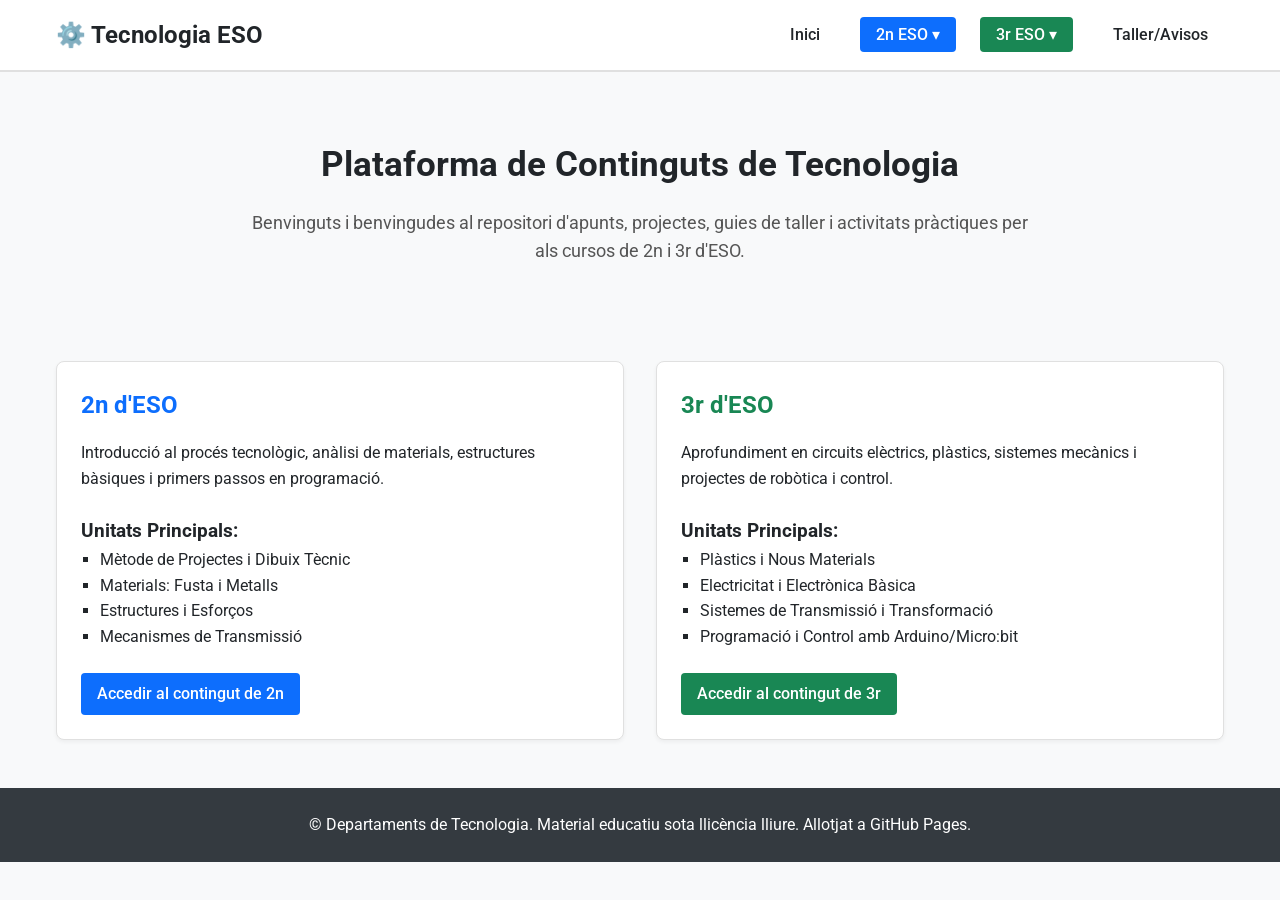
==== index.html @ 54a3e263 "Index.html per començar la web This is the initial commit of the index.html file, which includes the" ====
<!DOCTYPE html>
<html lang="ca">
<head>
    <meta charset="UTF-8">
    <meta name="viewport" content="width=device-width, initial-scale=1.0">
    <title>Tecnologia ESO | Recursos i Projectes</title>
    <!-- Fonts de lectura fàcil -->
    <link rel="preconnect" href="https://fonts.googleapis.com">
    <link rel="preconnect" href="https://fonts.gstatic.com" crossorigin>
    <link href="https://fonts.googleapis.com/css2?family=Roboto:wght@400;500;700&display=swap" rel="stylesheet">
    
    <style>
        /* CSS Integrat per a un prototip d'un sol fitxer i visualització ràpida */
        :root {
            --primary-color: #0d6efd;
            --secondary-color: #198754;
            --bg-light: #f8f9fa;
            --text-dark: #212529;
            --card-border: #e0e0e0;
        }

        * {
            box-sizing: border-box;
            margin: 0;
            padding: 0;
        }

        body {
            font-family: 'Roboto', sans-serif;
            line-height: 1.6;
            color: var(--text-dark);
            background-color: var(--bg-light);
        }

        header {
            background-color: #ffffff;
            border-bottom: 2px solid var(--card-border);
            position: sticky;
            top: 0;
            z-index: 1000;
        }

        .header-container {
            max-width: 1200px;
            margin: 0 auto;
            display: flex;
            justify-content: space-between;
            align-items: center;
            padding: 1rem;
        }

        .logo a {
            font-size: 1.5rem;
            font-weight: 700;
            color: var(--text-dark);
            text-decoration: none;
        }

        /* Estils del Menú de Navegació */
        nav ul {
            list-style: none;
            display: flex;
            gap: 1.5rem;
        }

        nav a {
            text-decoration: none;
            color: var(--text-dark);
            font-weight: 500;
            padding: 0.5rem 1rem;
            border-radius: 4px;
            transition: background-color 0.2s;
        }

        nav a:hover {
            background-color: #e9ecef;
        }

        /* Submenús per Unitats Didàctiques */
        .dropdown {
            position: relative;
        }

        .dropdown-menu {
            display: none;
            position: absolute;
            top: 100%;
            left: 0;
            background-color: #ffffff;
            box-shadow: 0 4px 6px rgba(0,0,0,0.1);
            border: 1px solid var(--card-border);
            border-radius: 4px;
            min-width: 220px;
            flex-direction: column;
            gap: 0;
        }

        .dropdown:hover .dropdown-menu {
            display: flex;
        }

        .dropdown-menu a {
            padding: 0.75rem 1rem;
            border-bottom: 1px solid #f0f0f0;
            display: block;
        }

        .dropdown-menu a:last-child {
            border-bottom: none;
        }

        /* Botons d'Accés Ràpid */
        .btn-eso-2 {
            background-color: var(--primary-color);
            color: white !important;
        }

        .btn-eso-3 {
            background-color: var(--secondary-color);
            color: white !important;
        }

        /* Secció Hero / Principal */
        .hero {
            max-width: 1200px;
            margin: 2rem auto;
            padding: 2rem 1rem;
            text-align: center;
        }

        .hero h1 {
            font-size: 2.2rem;
            margin-bottom: 1rem;
        }

        .hero p {
            font-size: 1.1rem;
            color: #555;
            max-width: 800px;
            margin: 0 auto 2rem auto;
        }

        /* Targetes de Cursos */
        .courses-grid {
            max-width: 1200px;
            margin: 0 auto 3rem auto;
            display: grid;
            grid-template-columns: repeat(auto-fit, minmax(300px, 1fr));
            gap: 2rem;
            padding: 0 1rem;
        }

        .card {
            background-color: white;
            border-radius: 8px;
            border: 1px solid var(--card-border);
            padding: 1.5rem;
            box-shadow: 0 2px 4px rgba(0,0,0,0.05);
            transition: transform 0.2s;
        }

        .card:hover {
            transform: translateY(-4px);
        }

        .card h2 {
            margin-bottom: 1rem;
        }

        .card-2eso h2 { color: var(--primary-color); }
        .card-3eso h2 { color: var(--secondary-color); }

        .card ul {
            list-style-type: square;
            margin-left: 1.2rem;
            margin-bottom: 1.5rem;
        }

        .card a.card-link {
            display: inline-block;
            text-decoration: none;
            padding: 0.5rem 1rem;
            border-radius: 4px;
            color: white;
            font-weight: 500;
        }

        footer {
            background-color: #343a40;
            color: white;
            text-align: center;
            padding: 1.5rem;
            margin-top: 3rem;
        }

        /* Adaptabilitat per a pantalles petites */
        @media (max-width: 768px) {
            .header-container {
                flex-direction: column;
                gap: 1rem;
            }
            nav ul {
                flex-direction: column;
                align-items: center;
                gap: 0.5rem;
            }
            .dropdown-menu {
                position: static;
                box-shadow: none;
            }
        }
    </style>
</head>
<body>

    <header>
        <div class="header-container">
            <div class="logo">
                <a href="index.html">⚙️ Tecnologia ESO</a>
            </div>
            <nav>
                <ul>
                    <li><a href="index.html">Inici</a></li>
                    
                    <!-- MENÚ 2n D'ESO -->
                    <li class="dropdown">
                        <a href="2eso/index.html" class="btn-eso-2">2n ESO ▾</a>
                        <div class="dropdown-menu">
                            <a href="2eso/ud1-mètode-projectes.html">UD 1: Mètode de Projectes</a>
                            <a href="2eso/ud2-materials.html">UD 2: Materials d'Ús Tècnic</a>
                            <a href="2eso/ud3-estructures.html">UD 3: Estructures</a>
                            <a href="2eso/ud4-mecanismes.html">UD 4: Mecanismes</a>
                            <a href="2eso/ud5-programacio.html">UD 5: Programació i Robòtica</a>
                        </div>
                    </li>

                    <!-- MENÚ 3r D'ESO -->
                    <li class="dropdown">
                        <a href="3eso/index.html" class="btn-eso-3">3r ESO ▾</a>
                        <div class="dropdown-menu">
                            <a href="3eso/ud1-plastics.html">UD 1: Plàstics i Materials de Construcció</a>
                            <a href="3eso/ud2-electricitat.html">UD 2: Circuit Elèctric i Magnètic</a>
                            <a href="3eso/ud3-sistemes-mecanics.html">UD 3: Sistemes Mecànics Complexos</a>
                            <a href="3eso/ud4-tecnologies-informacio.html">UD 4: TIC i Seguretat Digital</a>
                            <a href="3eso/ud5-control-robotica.html">UD 5: Control i Robòtica</a>
                        </div>
                    </li>

                    <li><a href="#tallers">Taller/Avisos</a></li>
                </ul>
            </nav>
        </div>
    </header>

    <main>
        <section class="hero">
            <h1>Plataforma de Continguts de Tecnologia</h1>
            <p>Benvinguts i benvingudes al repositori d'apunts, projectes, guies de taller i activitats pràctiques per als cursos de 2n i 3r d'ESO.</p>
        </section>

        <section class="courses-grid">
            <!-- Targeta 2n ESO -->
            <article class="card card-2eso">
                <h2>2n d'ESO</h2>
                <p>Introducció al procés tecnològic, anàlisi de materials, estructures bàsiques i primers passos en programació.</p>
                <br>
                <h3>Unitats Principals:</h3>
                <ul>
                    <li>Mètode de Projectes i Dibuix Tècnic</li>
                    <li>Materials: Fusta i Metalls</li>
                    <li>Estructures i Esforços</li>
                    <li>Mecanismes de Transmissió</li>
                </ul>
                <a href="2eso/index.html" class="card-link btn-eso-2">Accedir al contingut de 2n</a>
            </article>

            <!-- Targeta 3r ESO -->
            <article class="card card-3eso">
                <h2>3r d'ESO</h2>
                <p>Aprofundiment en circuits elèctrics, plàstics, sistemes mecànics i projectes de robòtica i control.</p>
                <br>
                <h3>Unitats Principals:</h3>
                <ul>
                    <li>Plàstics i Nous Materials</li>
                    <li>Electricitat i Electrònica Bàsica</li>
                    <li>Sistemes de Transmissió i Transformació</li>
                    <li>Programació i Control amb Arduino/Micro:bit</li>
                </ul>
                <a href="3eso/index.html" class="card-link btn-eso-3">Accedir al contingut de 3r</a>
            </article>
        </section>
    </main>

    <footer>
        <p>&copy; Departaments de Tecnologia. Material educatiu sota llicència lliure. Allotjat a GitHub Pages.</p>
    </footer>

</body>
</html>
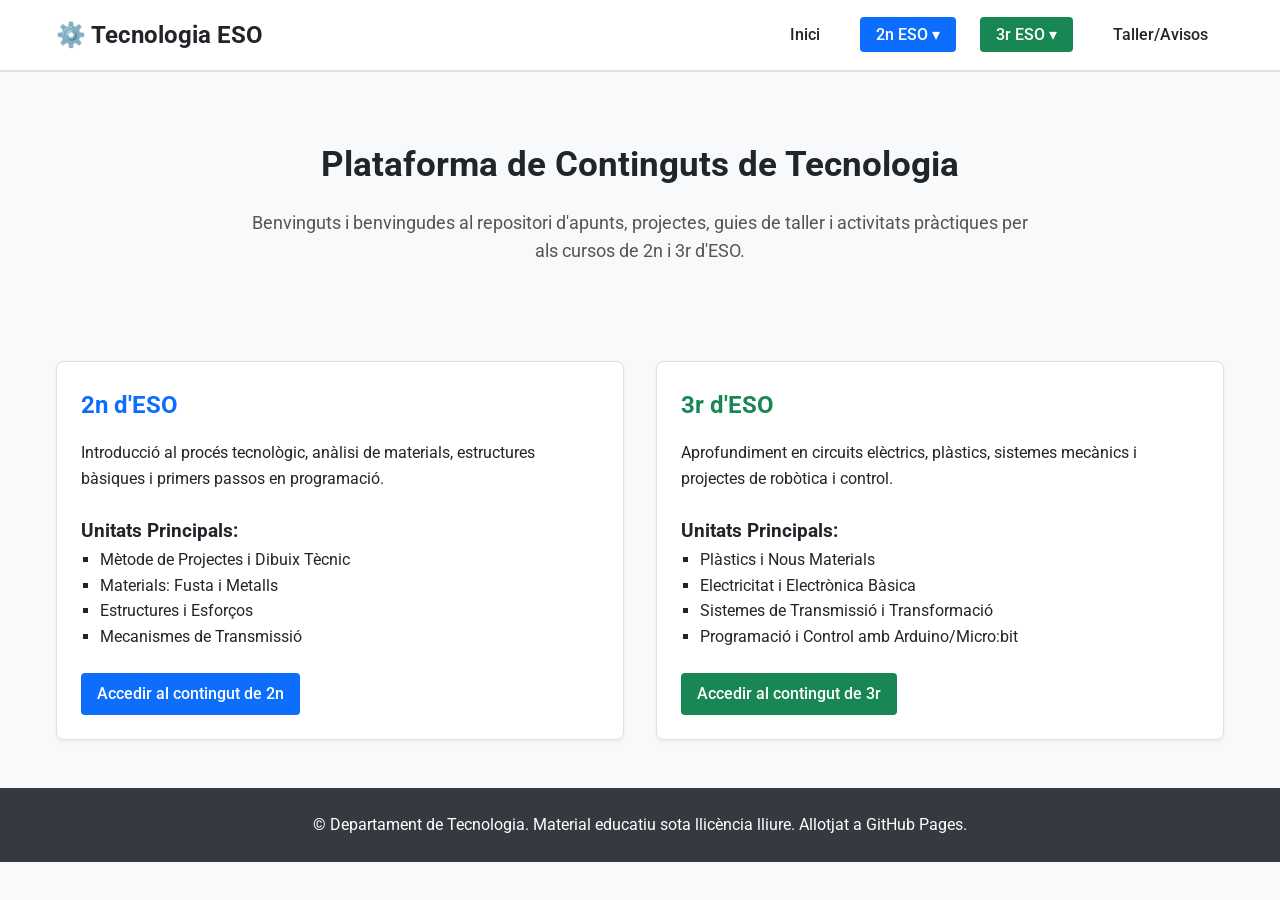
==== commit 14193f70: "index general eso" ====
--- a/index.html
+++ b/index.html
@@ -90,7 +90,7 @@
             box-shadow: 0 4px 6px rgba(0,0,0,0.1);
             border: 1px solid var(--card-border);
             border-radius: 4px;
-            min-width: 220px;
+            min-width: 250px;
             flex-direction: column;
             gap: 0;
         }
@@ -107,6 +107,16 @@
 
         .dropdown-menu a:last-child {
             border-bottom: none;
+        }
+
+        .dropdown-menu a.index-link {
+            background-color: #e8f5e9;
+            font-weight: 700;
+            color: var(--secondary-color);
+        }
+
+        .dropdown-menu a.index-link:hover {
+            background-color: #d4edda;
         }
 
         /* Botons d'Accés Ràpid */
@@ -234,10 +244,11 @@
                         </div>
                     </li>
 
-                    <!-- MENÚ 3r D'ESO -->
+                    <!-- MENÚ 3r D'ESO (MODIFICAT) -->
                     <li class="dropdown">
                         <a href="3eso/index.html" class="btn-eso-3">3r ESO ▾</a>
                         <div class="dropdown-menu">
+                            <a href="3eso/index.html" class="index-link">📋 Índex General de 3r d'ESO</a>
                             <a href="3eso/ud1-plastics.html">UD 1: Plàstics i Materials de Construcció</a>
                             <a href="3eso/ud2-electricitat.html">UD 2: Circuit Elèctric i Magnètic</a>
                             <a href="3eso/ud3-sistemes-mecanics.html">UD 3: Sistemes Mecànics Complexos</a>
@@ -292,8 +303,8 @@
     </main>
 
     <footer>
-        <p>&copy; Departaments de Tecnologia. Material educatiu sota llicència lliure. Allotjat a GitHub Pages.</p>
+        <p>&copy; Departament de Tecnologia. Material educatiu sota llicència lliure. Allotjat a GitHub Pages.</p>
     </footer>
 
 </body>
-</html>
+</html>
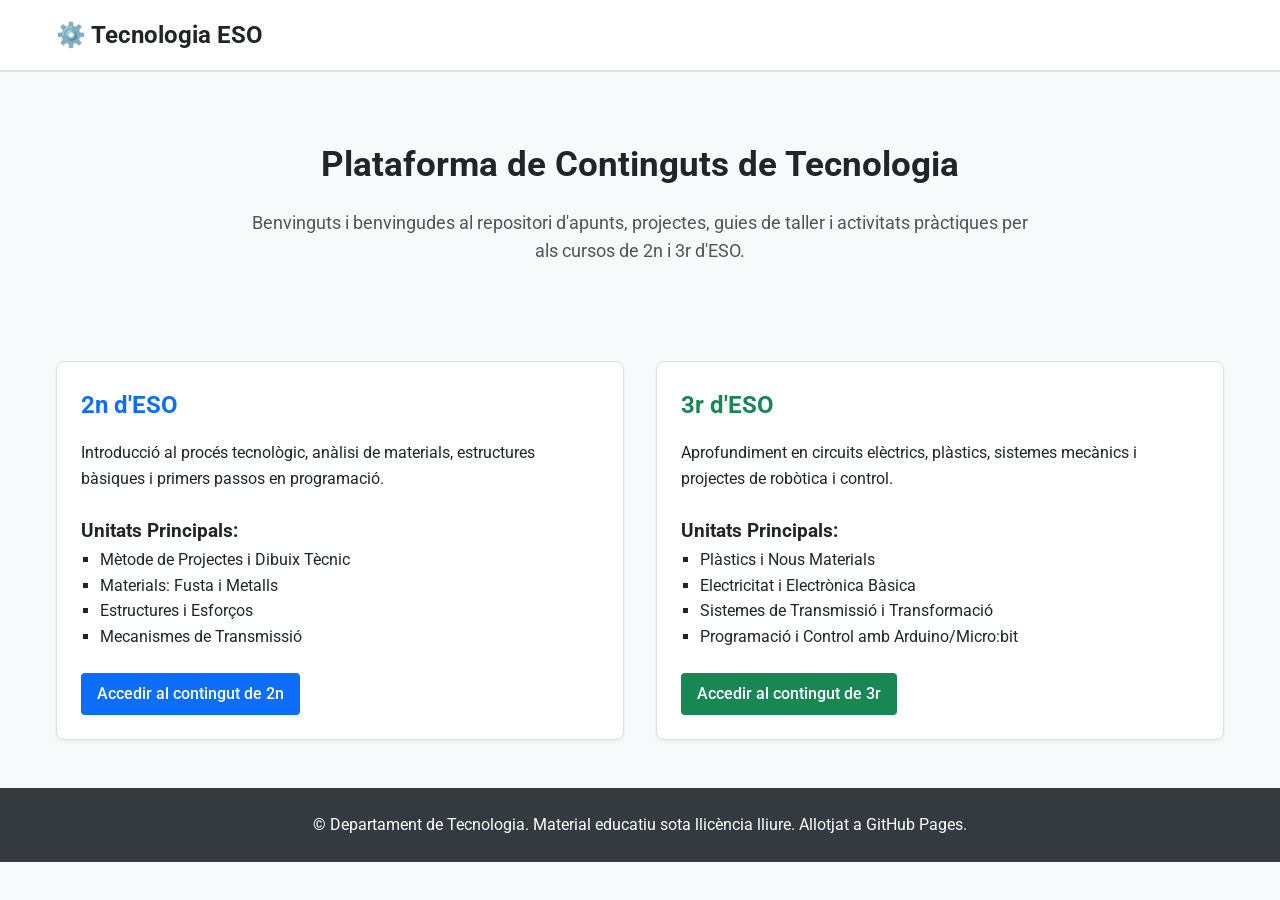
==== commit 36aaabe7: "index sense header" ====
--- a/index.html
+++ b/index.html
@@ -228,38 +228,7 @@
             <div class="logo">
                 <a href="index.html">⚙️ Tecnologia ESO</a>
             </div>
-            <nav>
-                <ul>
-                    <li><a href="index.html">Inici</a></li>
-                    
-                    <!-- MENÚ 2n D'ESO -->
-                    <li class="dropdown">
-                        <a href="2eso/index.html" class="btn-eso-2">2n ESO ▾</a>
-                        <div class="dropdown-menu">
-                            <a href="2eso/ud1-mètode-projectes.html">UD 1: Mètode de Projectes</a>
-                            <a href="2eso/ud2-materials.html">UD 2: Materials d'Ús Tècnic</a>
-                            <a href="2eso/ud3-estructures.html">UD 3: Estructures</a>
-                            <a href="2eso/ud4-mecanismes.html">UD 4: Mecanismes</a>
-                            <a href="2eso/ud5-programacio.html">UD 5: Programació i Robòtica</a>
-                        </div>
-                    </li>
-
-                    <!-- MENÚ 3r D'ESO (MODIFICAT) -->
-                    <li class="dropdown">
-                        <a href="3eso/index.html" class="btn-eso-3">3r ESO ▾</a>
-                        <div class="dropdown-menu">
-                            <a href="3eso/index.html" class="index-link">📋 Índex General de 3r d'ESO</a>
-                            <a href="3eso/ud1-plastics.html">UD 1: Plàstics i Materials de Construcció</a>
-                            <a href="3eso/ud2-electricitat.html">UD 2: Circuit Elèctric i Magnètic</a>
-                            <a href="3eso/ud3-sistemes-mecanics.html">UD 3: Sistemes Mecànics Complexos</a>
-                            <a href="3eso/ud4-tecnologies-informacio.html">UD 4: TIC i Seguretat Digital</a>
-                            <a href="3eso/ud5-control-robotica.html">UD 5: Control i Robòtica</a>
-                        </div>
-                    </li>
-
-                    <li><a href="#tallers">Taller/Avisos</a></li>
-                </ul>
-            </nav>
+            
         </div>
     </header>
 
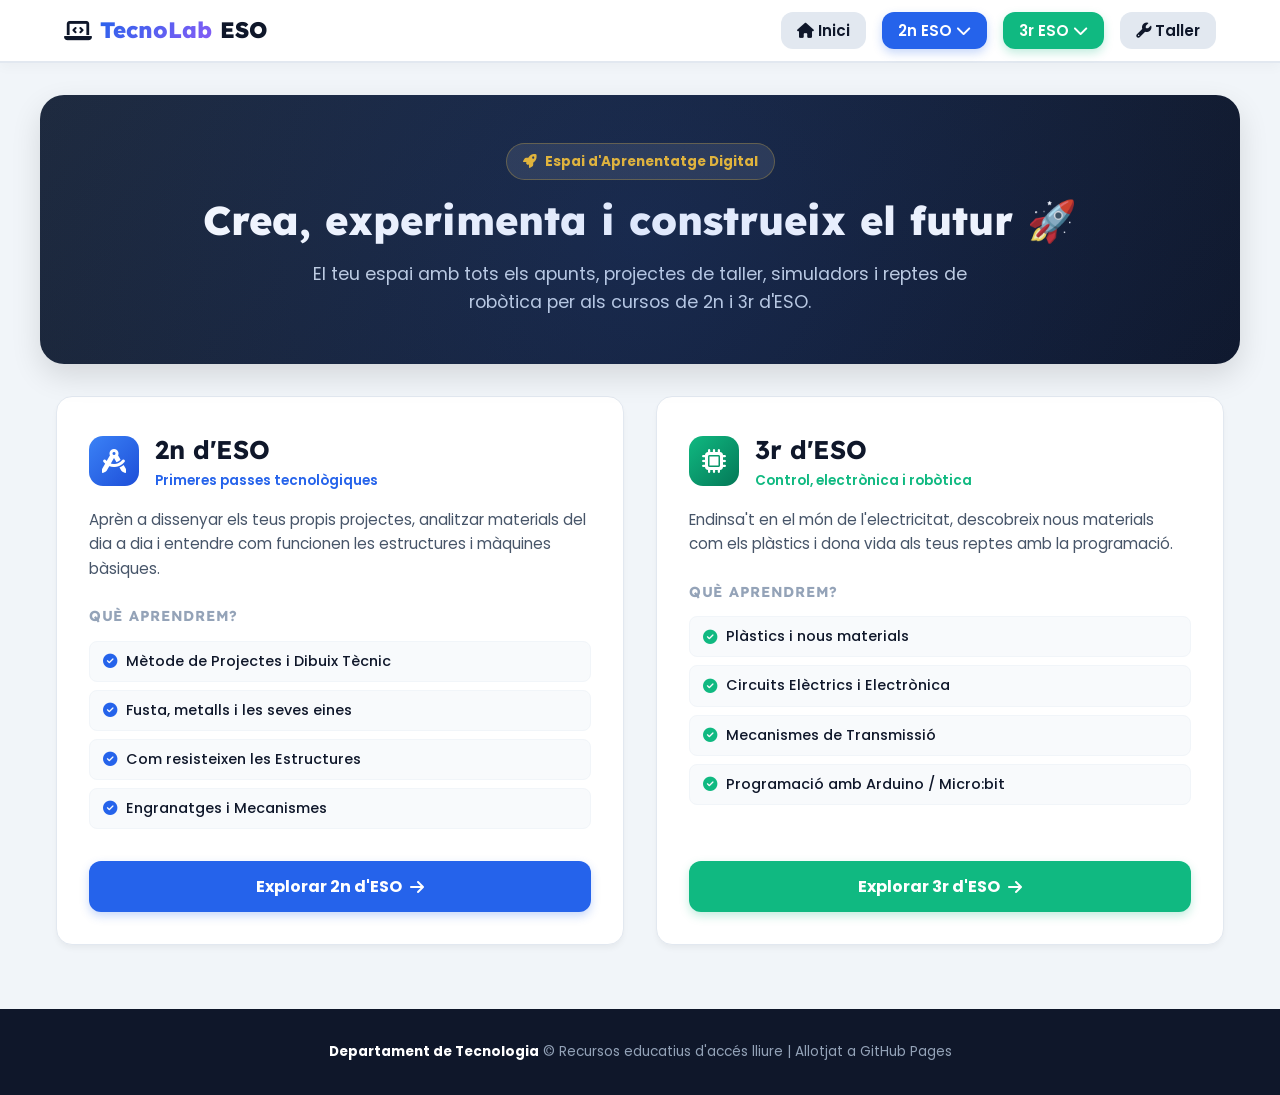
==== commit 05067bf0: "index més divertit" ====
--- a/index.html
+++ b/index.html
@@ -3,20 +3,26 @@
 <head>
     <meta charset="UTF-8">
     <meta name="viewport" content="width=device-width, initial-scale=1.0">
-    <title>Tecnologia ESO | Recursos i Projectes</title>
-    <!-- Fonts de lectura fàcil -->
+    <title>TecnoLab ESO | Descobreix, Crea i Programa</title>
+    <!-- Fonts modernes i accessibles -->
     <link rel="preconnect" href="https://fonts.googleapis.com">
     <link rel="preconnect" href="https://fonts.gstatic.com" crossorigin>
-    <link href="https://fonts.googleapis.com/css2?family=Roboto:wght@400;500;700&display=swap" rel="stylesheet">
+    <link href="https://fonts.googleapis.com/css2?family=Lexend:wght@400;600;800&family=Poppins:wght@400;600;700&display=swap" rel="stylesheet">
+    <!-- FontAwesome per a icones molones -->
+    <link rel="stylesheet" href="https://cdnjs.cloudflare.com/ajax/libs/font-awesome/6.4.0/css/all.min.css">
     
     <style>
-        /* CSS Integrat per a un prototip d'un sol fitxer i visualització ràpida */
         :root {
-            --primary-color: #0d6efd;
-            --secondary-color: #198754;
-            --bg-light: #f8f9fa;
-            --text-dark: #212529;
-            --card-border: #e0e0e0;
+            --primary: #2563eb;
+            --primary-hover: #1d4ed8;
+            --secondary: #10b981;
+            --secondary-hover: #059669;
+            --accent-yellow: #f59e0b;
+            --bg-main: #f1f5f9;
+            --card-bg: #ffffff;
+            --text-main: #0f172a;
+            --text-muted: #475569;
+            --radius: 16px;
         }
 
         * {
@@ -26,18 +32,25 @@
         }
 
         body {
-            font-family: 'Roboto', sans-serif;
+            font-family: 'Poppins', sans-serif;
             line-height: 1.6;
-            color: var(--text-dark);
-            background-color: var(--bg-light);
-        }
-
+            color: var(--text-main);
+            background-color: var(--bg-main);
+        }
+
+        h1, h2, h3, .logo {
+            font-family: 'Lexend', sans-serif;
+        }
+
+        /* Capçalera i Navegació */
         header {
-            background-color: #ffffff;
-            border-bottom: 2px solid var(--card-border);
+            background-color: rgba(255, 255, 255, 0.95);
+            backdrop-filter: blur(8px);
+            border-bottom: 2px solid #e2e8f0;
             position: sticky;
             top: 0;
             z-index: 1000;
+            box-shadow: 0 4px 12px rgba(0,0,0,0.03);
         }
 
         .header-container {
@@ -46,37 +59,51 @@
             display: flex;
             justify-content: space-between;
             align-items: center;
-            padding: 1rem;
+            padding: 0.8rem 1.5rem;
         }
 
         .logo a {
-            font-size: 1.5rem;
-            font-weight: 700;
-            color: var(--text-dark);
+            font-size: 1.4rem;
+            font-weight: 800;
+            color: var(--text-main);
             text-decoration: none;
-        }
-
-        /* Estils del Menú de Navegació */
+            display: flex;
+            align-items: center;
+            gap: 0.5rem;
+        }
+
+        .logo span {
+            background: linear-gradient(135deg, var(--primary), #8b5cf6);
+            -webkit-background-clip: text;
+            -webkit-text-fill-color: transparent;
+        }
+
         nav ul {
             list-style: none;
             display: flex;
-            gap: 1.5rem;
+            gap: 1rem;
+            align-items: center;
         }
 
         nav a {
             text-decoration: none;
-            color: var(--text-dark);
-            font-weight: 500;
+            color: var(--text-main);
+            font-weight: 600;
+            font-size: 0.95rem;
             padding: 0.5rem 1rem;
-            border-radius: 4px;
-            transition: background-color 0.2s;
-        }
-
-        nav a:hover {
-            background-color: #e9ecef;
-        }
-
-        /* Submenús per Unitats Didàctiques */
+            border-radius: 12px;
+            transition: all 0.2s ease;
+        }
+
+        nav a.btn-nav {
+            background-color: #e2e8f0;
+        }
+
+        nav a.btn-nav:hover {
+            background-color: #cbd5e1;
+        }
+
+        /* Submenús */
         .dropdown {
             position: relative;
         }
@@ -84,15 +111,16 @@
         .dropdown-menu {
             display: none;
             position: absolute;
-            top: 100%;
+            top: 110%;
             left: 0;
             background-color: #ffffff;
-            box-shadow: 0 4px 6px rgba(0,0,0,0.1);
-            border: 1px solid var(--card-border);
-            border-radius: 4px;
-            min-width: 250px;
+            box-shadow: 0 10px 25px -5px rgba(0, 0, 0, 0.1), 0 8px 10px -6px rgba(0, 0, 0, 0.1);
+            border: 1px solid #e2e8f0;
+            border-radius: 14px;
+            min-width: 270px;
             flex-direction: column;
-            gap: 0;
+            overflow: hidden;
+            padding: 0.4rem;
         }
 
         .dropdown:hover .dropdown-menu {
@@ -100,124 +128,219 @@
         }
 
         .dropdown-menu a {
-            padding: 0.75rem 1rem;
-            border-bottom: 1px solid #f0f0f0;
-            display: block;
-        }
-
-        .dropdown-menu a:last-child {
-            border-bottom: none;
+            padding: 0.65rem 0.9rem;
+            border-radius: 8px;
+            display: flex;
+            align-items: center;
+            gap: 0.5rem;
+            font-size: 0.88rem;
+        }
+
+        .dropdown-menu a:hover {
+            background-color: #f1f5f9;
         }
 
         .dropdown-menu a.index-link {
-            background-color: #e8f5e9;
+            background-color: #d1fae5;
+            color: #065f46;
             font-weight: 700;
-            color: var(--secondary-color);
+            margin-bottom: 0.3rem;
         }
 
         .dropdown-menu a.index-link:hover {
-            background-color: #d4edda;
-        }
-
-        /* Botons d'Accés Ràpid */
+            background-color: #a7f3d0;
+        }
+
+        /* Botons d'Accés Curs */
         .btn-eso-2 {
-            background-color: var(--primary-color);
+            background-color: var(--primary);
             color: white !important;
-        }
+            box-shadow: 0 4px 10px rgba(37, 99, 235, 0.25);
+        }
+        .btn-eso-2:hover { background-color: var(--primary-hover); }
 
         .btn-eso-3 {
-            background-color: var(--secondary-color);
+            background-color: var(--secondary);
             color: white !important;
-        }
-
-        /* Secció Hero / Principal */
+            box-shadow: 0 4px 10px rgba(16, 185, 129, 0.25);
+        }
+        .btn-eso-3:hover { background-color: var(--secondary-hover); }
+
+        /* Secció Hero */
         .hero {
             max-width: 1200px;
             margin: 2rem auto;
-            padding: 2rem 1rem;
+            padding: 3rem 1.5rem;
             text-align: center;
+            background: linear-gradient(135deg, #1e293b, #0f172a);
+            color: white;
+            border-radius: 24px;
+            box-shadow: 0 12px 30px rgba(0, 0, 0, 0.12);
+            position: relative;
+            overflow: hidden;
+        }
+
+        .hero::before {
+            content: "";
+            position: absolute;
+            top: -50%;
+            left: -50%;
+            width: 200%;
+            height: 200%;
+            background: radial-gradient(circle, rgba(37, 99, 235, 0.15) 0%, transparent 60%);
+            pointer-events: none;
+        }
+
+        .hero-badge {
+            display: inline-flex;
+            align-items: center;
+            gap: 0.5rem;
+            background-color: rgba(255, 255, 255, 0.1);
+            color: #fbbf24;
+            padding: 0.4rem 1rem;
+            border-radius: 30px;
+            font-size: 0.85rem;
+            font-weight: 700;
+            margin-bottom: 1rem;
+            border: 1px solid rgba(251, 191, 36, 0.3);
         }
 
         .hero h1 {
-            font-size: 2.2rem;
+            font-size: 2.5rem;
+            font-weight: 800;
             margin-bottom: 1rem;
+            line-height: 1.2;
         }
 
         .hero p {
             font-size: 1.1rem;
-            color: #555;
-            max-width: 800px;
-            margin: 0 auto 2rem auto;
+            color: #cbd5e1;
+            max-width: 700px;
+            margin: 0 auto;
         }
 
         /* Targetes de Cursos */
         .courses-grid {
             max-width: 1200px;
-            margin: 0 auto 3rem auto;
+            margin: 2rem auto 4rem auto;
             display: grid;
-            grid-template-columns: repeat(auto-fit, minmax(300px, 1fr));
+            grid-template-columns: repeat(auto-fit, minmax(320px, 1fr));
             gap: 2rem;
             padding: 0 1rem;
         }
 
         .card {
-            background-color: white;
+            background-color: var(--card-bg);
+            border-radius: var(--radius);
+            border: 1px solid #e2e8f0;
+            padding: 2rem;
+            box-shadow: 0 4px 6px -1px rgba(0,0,0,0.05);
+            transition: all 0.3s ease;
+            display: flex;
+            flex-direction: column;
+            justify-content: space-between;
+        }
+
+        .card:hover {
+            transform: translateY(-8px);
+            box-shadow: 0 20px 25px -5px rgba(0, 0, 0, 0.1);
+        }
+
+        .card-header {
+            display: flex;
+            align-items: center;
+            gap: 1rem;
+            margin-bottom: 1rem;
+        }
+
+        .card-icon {
+            width: 50px;
+            height: 50px;
+            border-radius: 14px;
+            display: flex;
+            align-items: center;
+            justify-content: center;
+            font-size: 1.5rem;
+            color: white;
+        }
+
+        .card-2eso .card-icon { background: linear-gradient(135deg, #3b82f6, #1d4ed8); }
+        .card-3eso .card-icon { background: linear-gradient(135deg, #10b981, #047857); }
+
+        .card h2 {
+            font-size: 1.6rem;
+            font-weight: 700;
+        }
+
+        .card p {
+            color: var(--text-muted);
+            font-size: 0.95rem;
+            margin-bottom: 1.5rem;
+        }
+
+        .card h3 {
+            font-size: 0.9rem;
+            text-transform: uppercase;
+            letter-spacing: 0.05em;
+            color: #94a3b8;
+            margin-bottom: 0.8rem;
+        }
+
+        .topics-list {
+            list-style: none;
+            margin-bottom: 2rem;
+            display: flex;
+            flex-direction: column;
+            gap: 0.5rem;
+        }
+
+        .topics-list li {
+            display: flex;
+            align-items: center;
+            gap: 0.6rem;
+            font-size: 0.9rem;
+            font-weight: 500;
+            background-color: #f8fafc;
+            padding: 0.5rem 0.8rem;
             border-radius: 8px;
-            border: 1px solid var(--card-border);
-            padding: 1.5rem;
-            box-shadow: 0 2px 4px rgba(0,0,0,0.05);
-            transition: transform 0.2s;
-        }
-
-        .card:hover {
-            transform: translateY(-4px);
-        }
-
-        .card h2 {
-            margin-bottom: 1rem;
-        }
-
-        .card-2eso h2 { color: var(--primary-color); }
-        .card-3eso h2 { color: var(--secondary-color); }
-
-        .card ul {
-            list-style-type: square;
-            margin-left: 1.2rem;
-            margin-bottom: 1.5rem;
-        }
-
-        .card a.card-link {
-            display: inline-block;
+            border: 1px solid #f1f5f9;
+        }
+
+        .card-2eso .topics-list i { color: var(--primary); }
+        .card-3eso .topics-list i { color: var(--secondary); }
+
+        .card-link-btn {
+            display: flex;
+            align-items: center;
+            justify-content: center;
+            gap: 0.5rem;
+            width: 100%;
             text-decoration: none;
-            padding: 0.5rem 1rem;
-            border-radius: 4px;
+            padding: 0.8rem 1.2rem;
+            border-radius: 12px;
             color: white;
-            font-weight: 500;
+            font-weight: 700;
+            font-size: 1rem;
+            transition: all 0.2s;
         }
 
         footer {
-            background-color: #343a40;
-            color: white;
+            background-color: #0f172a;
+            color: #94a3b8;
             text-align: center;
-            padding: 1.5rem;
-            margin-top: 3rem;
-        }
-
-        /* Adaptabilitat per a pantalles petites */
+            padding: 2rem 1rem;
+            font-size: 0.85rem;
+        }
+
+        footer strong { color: white; }
+
         @media (max-width: 768px) {
             .header-container {
                 flex-direction: column;
                 gap: 1rem;
             }
-            nav ul {
-                flex-direction: column;
-                align-items: center;
-                gap: 0.5rem;
-            }
-            .dropdown-menu {
-                position: static;
-                box-shadow: none;
-            }
+            .hero h1 { font-size: 1.8rem; }
+            .hero p { font-size: 0.95rem; }
         }
     </style>
 </head>
@@ -226,53 +349,123 @@
     <header>
         <div class="header-container">
             <div class="logo">
-                <a href="index.html">⚙️ Tecnologia ESO</a>
+                <a href="index.html">
+                    <i class="fa-solid fa-laptop-code text-blue-600"></i>
+                    <span>TecnoLab</span> ESO
+                </a>
             </div>
             
+            <nav>
+                <ul>
+                    <li><a href="index.html" class="btn-nav"><i class="fa-solid fa-house"></i> Inici</a></li>
+                    
+                    <!-- MENÚ 2n D'ESO -->
+                    <li class="dropdown">
+                        <a href="2eso/index.html" class="btn-eso-2">2n ESO <i class="fa-solid fa-chevron-down text-xs"></i></a>
+                        <div class="dropdown-menu">
+                            <a href="2eso/ud1-mètode-projectes.html"><i class="fa-solid fa-pen-ruler"></i> UD 1: Mètode de Projectes</a>
+                            <a href="2eso/ud2-materials.html"><i class="fa-solid fa-cubes"></i> UD 2: Materials d'Ús Tècnic</a>
+                            <a href="2eso/ud3-estructures.html"><i class="fa-solid fa-building"></i> UD 3: Estructures</a>
+                            <a href="2eso/ud4-mecanismes.html"><i class="fa-solid fa-gears"></i> UD 4: Mecanismes</a>
+                            <a href="2eso/ud5-programacio.html"><i class="fa-solid fa-code"></i> UD 5: Programació i Robòtica</a>
+                        </div>
+                    </li>
+
+                    <!-- MENÚ 3r D'ESO -->
+                    <li class="dropdown">
+                        <a href="3eso/index.html" class="btn-eso-3">3r ESO <i class="fa-solid fa-chevron-down text-xs"></i></a>
+                        <div class="dropdown-menu">
+                            <a href="3eso/index.html" class="index-link"><i class="fa-solid fa-compass"></i> Índex General de 3r</a>
+                            <a href="3eso/ud1-plastics.html"><i class="fa-solid fa-bottle-water"></i> UD 1: Plàstics i Materials</a>
+                            <a href="3eso/ud2-electricitat.html"><i class="fa-solid fa-bolt"></i> UD 2: Circuits Elèctrics</a>
+                            <a href="3eso/ud3-sistemes-mecanics.html"><i class="fa-solid fa-cogs"></i> UD 3: Sistemes Mecànics</a>
+                            <a href="3eso/ud4-tecnologies-informacio.html"><i class="fa-solid fa-shield-halved"></i> UD 4: TIC i Seguretat Digital</a>
+                            <a href="3eso/ud5-control-robotica.html"><i class="fa-solid fa-robot"></i> UD 5: Control i Robòtica</a>
+                        </div>
+                    </li>
+
+                    <li><a href="#tallers" class="btn-nav"><i class="fa-solid fa-wrench"></i> Taller</a></li>
+                </ul>
+            </nav>
         </div>
     </header>
 
     <main>
+        <!-- Hero Section Juvenil -->
         <section class="hero">
-            <h1>Plataforma de Continguts de Tecnologia</h1>
-            <p>Benvinguts i benvingudes al repositori d'apunts, projectes, guies de taller i activitats pràctiques per als cursos de 2n i 3r d'ESO.</p>
+            <div class="hero-badge">
+                <i class="fa-solid fa-rocket"></i> Espai d'Aprenentatge Digital
+            </div>
+            <h1>Crea, experimenta i construeix el futur 🚀</h1>
+            <p>El teu espai amb tots els apunts, projectes de taller, simuladors i reptes de robòtica per als cursos de 2n i 3r d'ESO.</p>
         </section>
 
+        <!-- Graella de Cursos -->
         <section class="courses-grid">
+            
             <!-- Targeta 2n ESO -->
             <article class="card card-2eso">
-                <h2>2n d'ESO</h2>
-                <p>Introducció al procés tecnològic, anàlisi de materials, estructures bàsiques i primers passos en programació.</p>
-                <br>
-                <h3>Unitats Principals:</h3>
-                <ul>
-                    <li>Mètode de Projectes i Dibuix Tècnic</li>
-                    <li>Materials: Fusta i Metalls</li>
-                    <li>Estructures i Esforços</li>
-                    <li>Mecanismes de Transmissió</li>
-                </ul>
-                <a href="2eso/index.html" class="card-link btn-eso-2">Accedir al contingut de 2n</a>
+                <div>
+                    <div class="card-header">
+                        <div class="card-icon">
+                            <i class="fa-solid fa-compass-drafting"></i>
+                        </div>
+                        <div>
+                            <h2>2n d'ESO</h2>
+                            <p style="margin:0; font-size: 0.85rem; font-weight:600; color:var(--primary);">Primeres passes tecnològiques</p>
+                        </div>
+                    </div>
+                    
+                    <p>Aprèn a dissenyar els teus propis projectes, analitzar materials del dia a dia i entendre com funcionen les estructures i màquines bàsiques.</p>
+                    
+                    <h3>Què aprendrem?</h3>
+                    <ul class="topics-list">
+                        <li><i class="fa-solid fa-check-circle"></i> Mètode de Projectes i Dibuix Tècnic</li>
+                        <li><i class="fa-solid fa-check-circle"></i> Fusta, metalls i les seves eines</li>
+                        <li><i class="fa-solid fa-check-circle"></i> Com resisteixen les Estructures</li>
+                        <li><i class="fa-solid fa-check-circle"></i> Engranatges i Mecanismes</li>
+                    </ul>
+                </div>
+
+                <a href="2eso/index.html" class="card-link-btn btn-eso-2">
+                    Explorar 2n d'ESO <i class="fa-solid fa-arrow-right"></i>
+                </a>
             </article>
 
             <!-- Targeta 3r ESO -->
             <article class="card card-3eso">
-                <h2>3r d'ESO</h2>
-                <p>Aprofundiment en circuits elèctrics, plàstics, sistemes mecànics i projectes de robòtica i control.</p>
-                <br>
-                <h3>Unitats Principals:</h3>
-                <ul>
-                    <li>Plàstics i Nous Materials</li>
-                    <li>Electricitat i Electrònica Bàsica</li>
-                    <li>Sistemes de Transmissió i Transformació</li>
-                    <li>Programació i Control amb Arduino/Micro:bit</li>
-                </ul>
-                <a href="3eso/index.html" class="card-link btn-eso-3">Accedir al contingut de 3r</a>
+                <div>
+                    <div class="card-header">
+                        <div class="card-icon">
+                            <i class="fa-solid fa-microchip"></i>
+                        </div>
+                        <div>
+                            <h2>3r d'ESO</h2>
+                            <p style="margin:0; font-size: 0.85rem; font-weight:600; color:var(--secondary);">Control, electrònica i robòtica</p>
+                        </div>
+                    </div>
+
+                    <p>Endinsa't en el món de l'electricitat, descobreix nous materials com els plàstics i dona vida als teus reptes amb la programació.</p>
+
+                    <h3>Què aprendrem?</h3>
+                    <ul class="topics-list">
+                        <li><i class="fa-solid fa-check-circle"></i> Plàstics i nous materials</li>
+                        <li><i class="fa-solid fa-check-circle"></i> Circuits Elèctrics i Electrònica</li>
+                        <li><i class="fa-solid fa-check-circle"></i> Mecanismes de Transmissió</li>
+                        <li><i class="fa-solid fa-check-circle"></i> Programació amb Arduino / Micro:bit</li>
+                    </ul>
+                </div>
+
+                <a href="3eso/index.html" class="card-link-btn btn-eso-3">
+                    Explorar 3r d'ESO <i class="fa-solid fa-arrow-right"></i>
+                </a>
             </article>
+
         </section>
     </main>
 
     <footer>
-        <p>&copy; Departament de Tecnologia. Material educatiu sota llicència lliure. Allotjat a GitHub Pages.</p>
+        <p><strong>Departament de Tecnologia</strong> &copy; Recursos educatius d'accés lliure | Allotjat a GitHub Pages</p>
     </footer>
 
 </body>
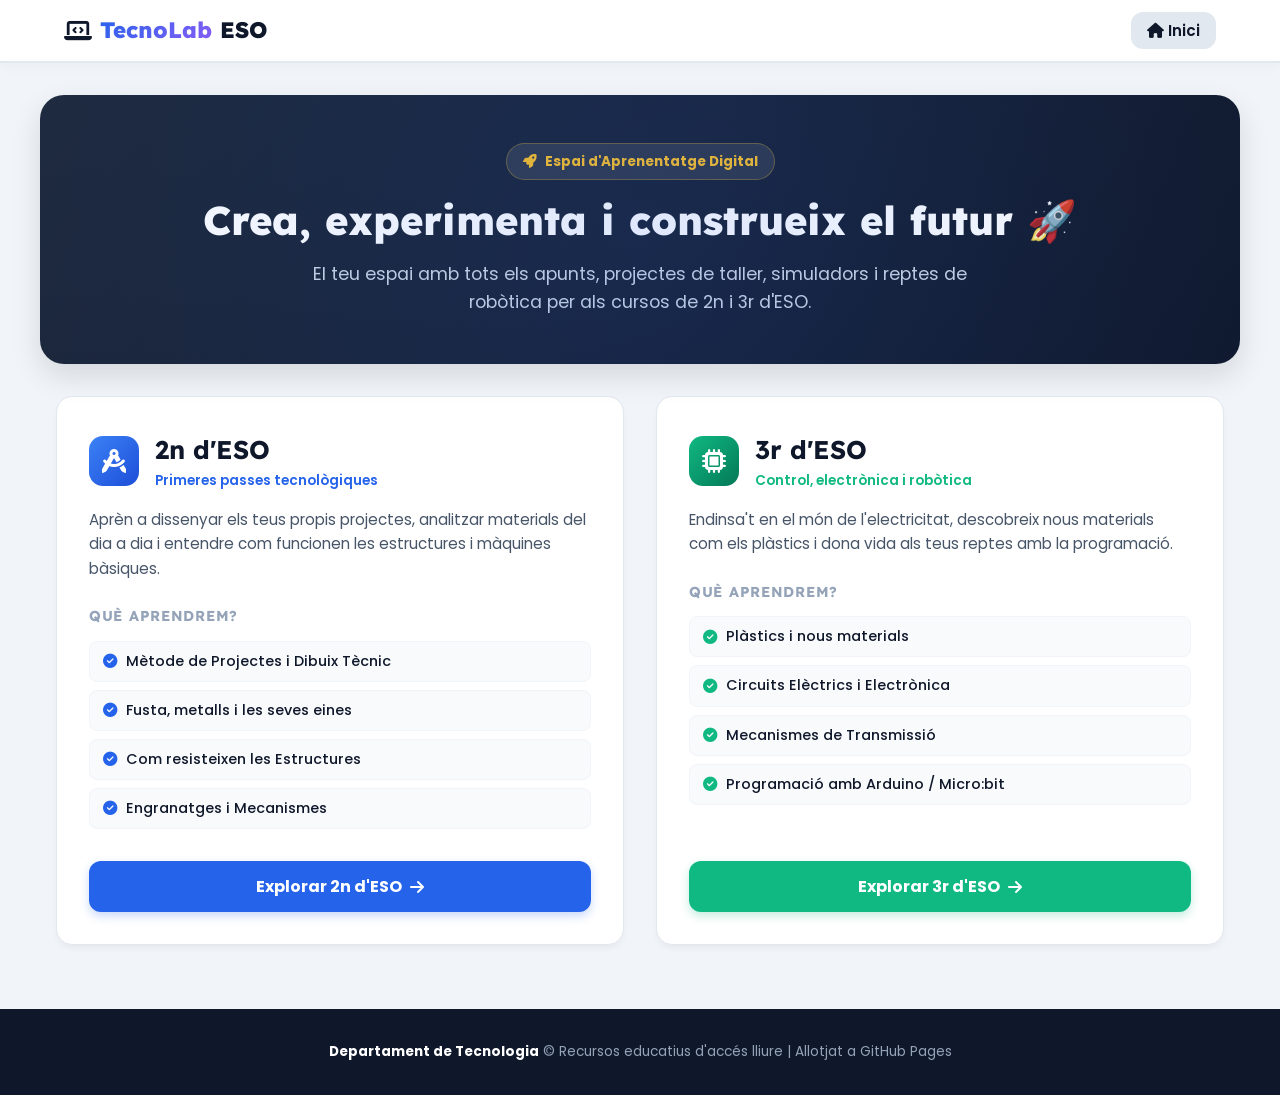
==== commit df0d7401: "snese header" ====
--- a/index.html
+++ b/index.html
@@ -359,32 +359,7 @@
                 <ul>
                     <li><a href="index.html" class="btn-nav"><i class="fa-solid fa-house"></i> Inici</a></li>
                     
-                    <!-- MENÚ 2n D'ESO -->
-                    <li class="dropdown">
-                        <a href="2eso/index.html" class="btn-eso-2">2n ESO <i class="fa-solid fa-chevron-down text-xs"></i></a>
-                        <div class="dropdown-menu">
-                            <a href="2eso/ud1-mètode-projectes.html"><i class="fa-solid fa-pen-ruler"></i> UD 1: Mètode de Projectes</a>
-                            <a href="2eso/ud2-materials.html"><i class="fa-solid fa-cubes"></i> UD 2: Materials d'Ús Tècnic</a>
-                            <a href="2eso/ud3-estructures.html"><i class="fa-solid fa-building"></i> UD 3: Estructures</a>
-                            <a href="2eso/ud4-mecanismes.html"><i class="fa-solid fa-gears"></i> UD 4: Mecanismes</a>
-                            <a href="2eso/ud5-programacio.html"><i class="fa-solid fa-code"></i> UD 5: Programació i Robòtica</a>
-                        </div>
-                    </li>
-
-                    <!-- MENÚ 3r D'ESO -->
-                    <li class="dropdown">
-                        <a href="3eso/index.html" class="btn-eso-3">3r ESO <i class="fa-solid fa-chevron-down text-xs"></i></a>
-                        <div class="dropdown-menu">
-                            <a href="3eso/index.html" class="index-link"><i class="fa-solid fa-compass"></i> Índex General de 3r</a>
-                            <a href="3eso/ud1-plastics.html"><i class="fa-solid fa-bottle-water"></i> UD 1: Plàstics i Materials</a>
-                            <a href="3eso/ud2-electricitat.html"><i class="fa-solid fa-bolt"></i> UD 2: Circuits Elèctrics</a>
-                            <a href="3eso/ud3-sistemes-mecanics.html"><i class="fa-solid fa-cogs"></i> UD 3: Sistemes Mecànics</a>
-                            <a href="3eso/ud4-tecnologies-informacio.html"><i class="fa-solid fa-shield-halved"></i> UD 4: TIC i Seguretat Digital</a>
-                            <a href="3eso/ud5-control-robotica.html"><i class="fa-solid fa-robot"></i> UD 5: Control i Robòtica</a>
-                        </div>
-                    </li>
-
-                    <li><a href="#tallers" class="btn-nav"><i class="fa-solid fa-wrench"></i> Taller</a></li>
+                    
                 </ul>
             </nav>
         </div>
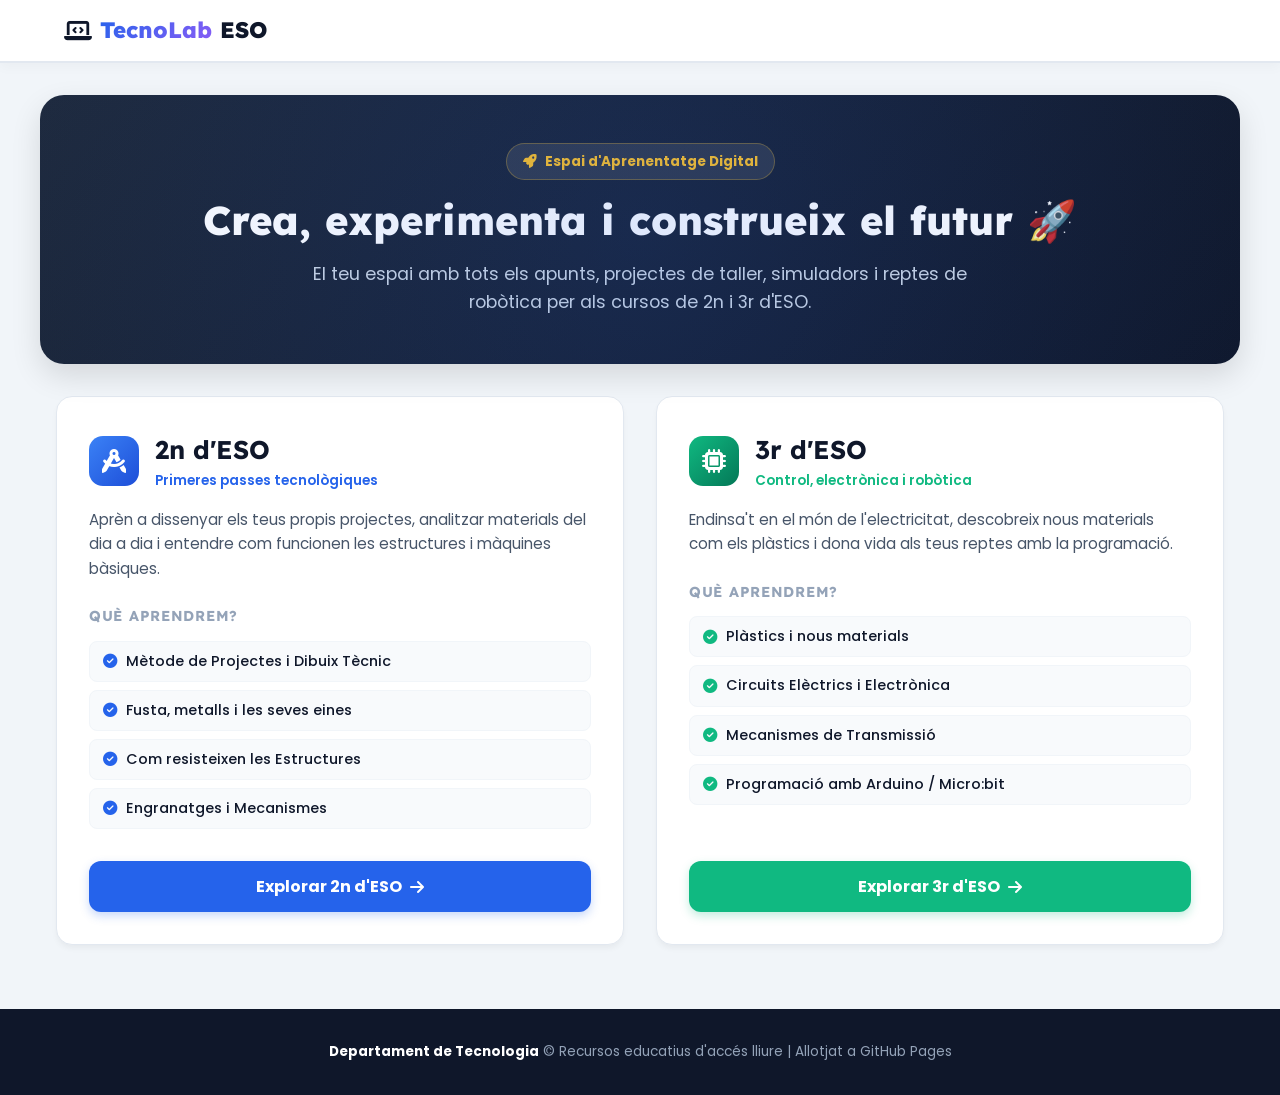
==== commit 90d2a17e: "sense inici" ====
--- a/index.html
+++ b/index.html
@@ -355,13 +355,7 @@
                 </a>
             </div>
             
-            <nav>
-                <ul>
-                    <li><a href="index.html" class="btn-nav"><i class="fa-solid fa-house"></i> Inici</a></li>
-                    
-                    
-                </ul>
-            </nav>
+            
         </div>
     </header>
 
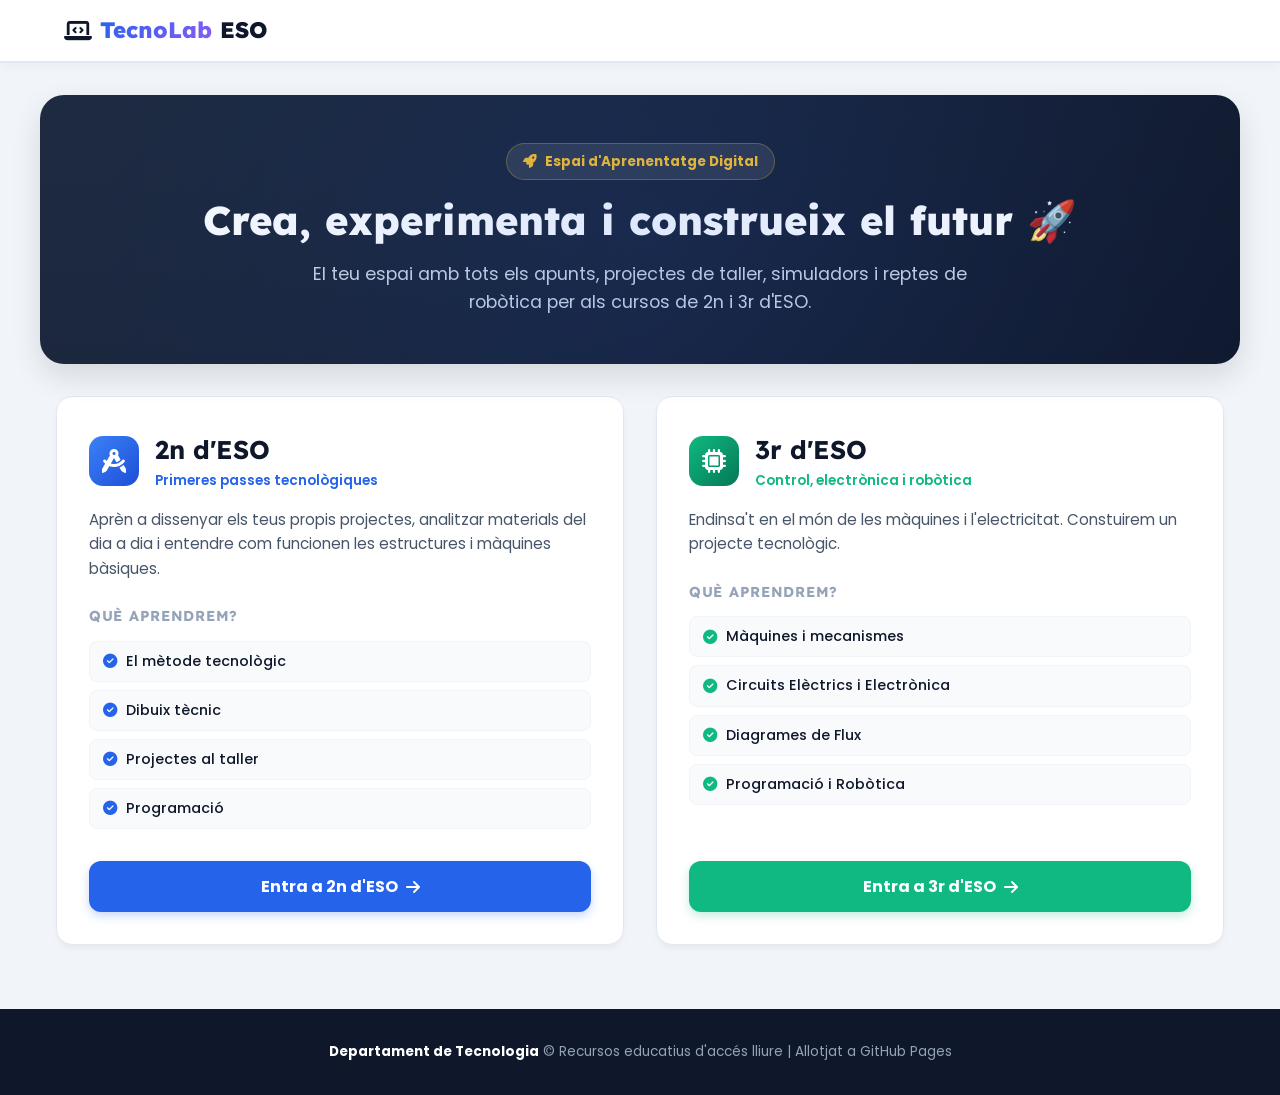
==== commit 2ff34d85: "canvis index general" ====
--- a/index.html
+++ b/index.html
@@ -389,15 +389,15 @@
                     
                     <h3>Què aprendrem?</h3>
                     <ul class="topics-list">
-                        <li><i class="fa-solid fa-check-circle"></i> Mètode de Projectes i Dibuix Tècnic</li>
-                        <li><i class="fa-solid fa-check-circle"></i> Fusta, metalls i les seves eines</li>
-                        <li><i class="fa-solid fa-check-circle"></i> Com resisteixen les Estructures</li>
-                        <li><i class="fa-solid fa-check-circle"></i> Engranatges i Mecanismes</li>
+                        <li><i class="fa-solid fa-check-circle"></i> El mètode tecnològic</li>
+                        <li><i class="fa-solid fa-check-circle"></i> Dibuix tècnic</li>
+                        <li><i class="fa-solid fa-check-circle"></i> Projectes al taller</li>
+                        <li><i class="fa-solid fa-check-circle"></i> Programació</li>
                     </ul>
                 </div>
 
                 <a href="2eso/index.html" class="card-link-btn btn-eso-2">
-                    Explorar 2n d'ESO <i class="fa-solid fa-arrow-right"></i>
+                    Entra a 2n d'ESO <i class="fa-solid fa-arrow-right"></i>
                 </a>
             </article>
 
@@ -414,19 +414,19 @@
                         </div>
                     </div>
 
-                    <p>Endinsa't en el món de l'electricitat, descobreix nous materials com els plàstics i dona vida als teus reptes amb la programació.</p>
+                    <p>Endinsa't en el món de les màquines i l'electricitat. Constuirem un projecte tecnològic.</p>
 
                     <h3>Què aprendrem?</h3>
                     <ul class="topics-list">
-                        <li><i class="fa-solid fa-check-circle"></i> Plàstics i nous materials</li>
+                        <li><i class="fa-solid fa-check-circle"></i> Màquines i mecanismes</li>
                         <li><i class="fa-solid fa-check-circle"></i> Circuits Elèctrics i Electrònica</li>
-                        <li><i class="fa-solid fa-check-circle"></i> Mecanismes de Transmissió</li>
-                        <li><i class="fa-solid fa-check-circle"></i> Programació amb Arduino / Micro:bit</li>
+                        <li><i class="fa-solid fa-check-circle"></i> Diagrames de Flux</li>
+                        <li><i class="fa-solid fa-check-circle"></i> Programació i Robòtica</li>
                     </ul>
                 </div>
 
                 <a href="3eso/index.html" class="card-link-btn btn-eso-3">
-                    Explorar 3r d'ESO <i class="fa-solid fa-arrow-right"></i>
+                    Entra a  3r d'ESO <i class="fa-solid fa-arrow-right"></i>
                 </a>
             </article>
 
